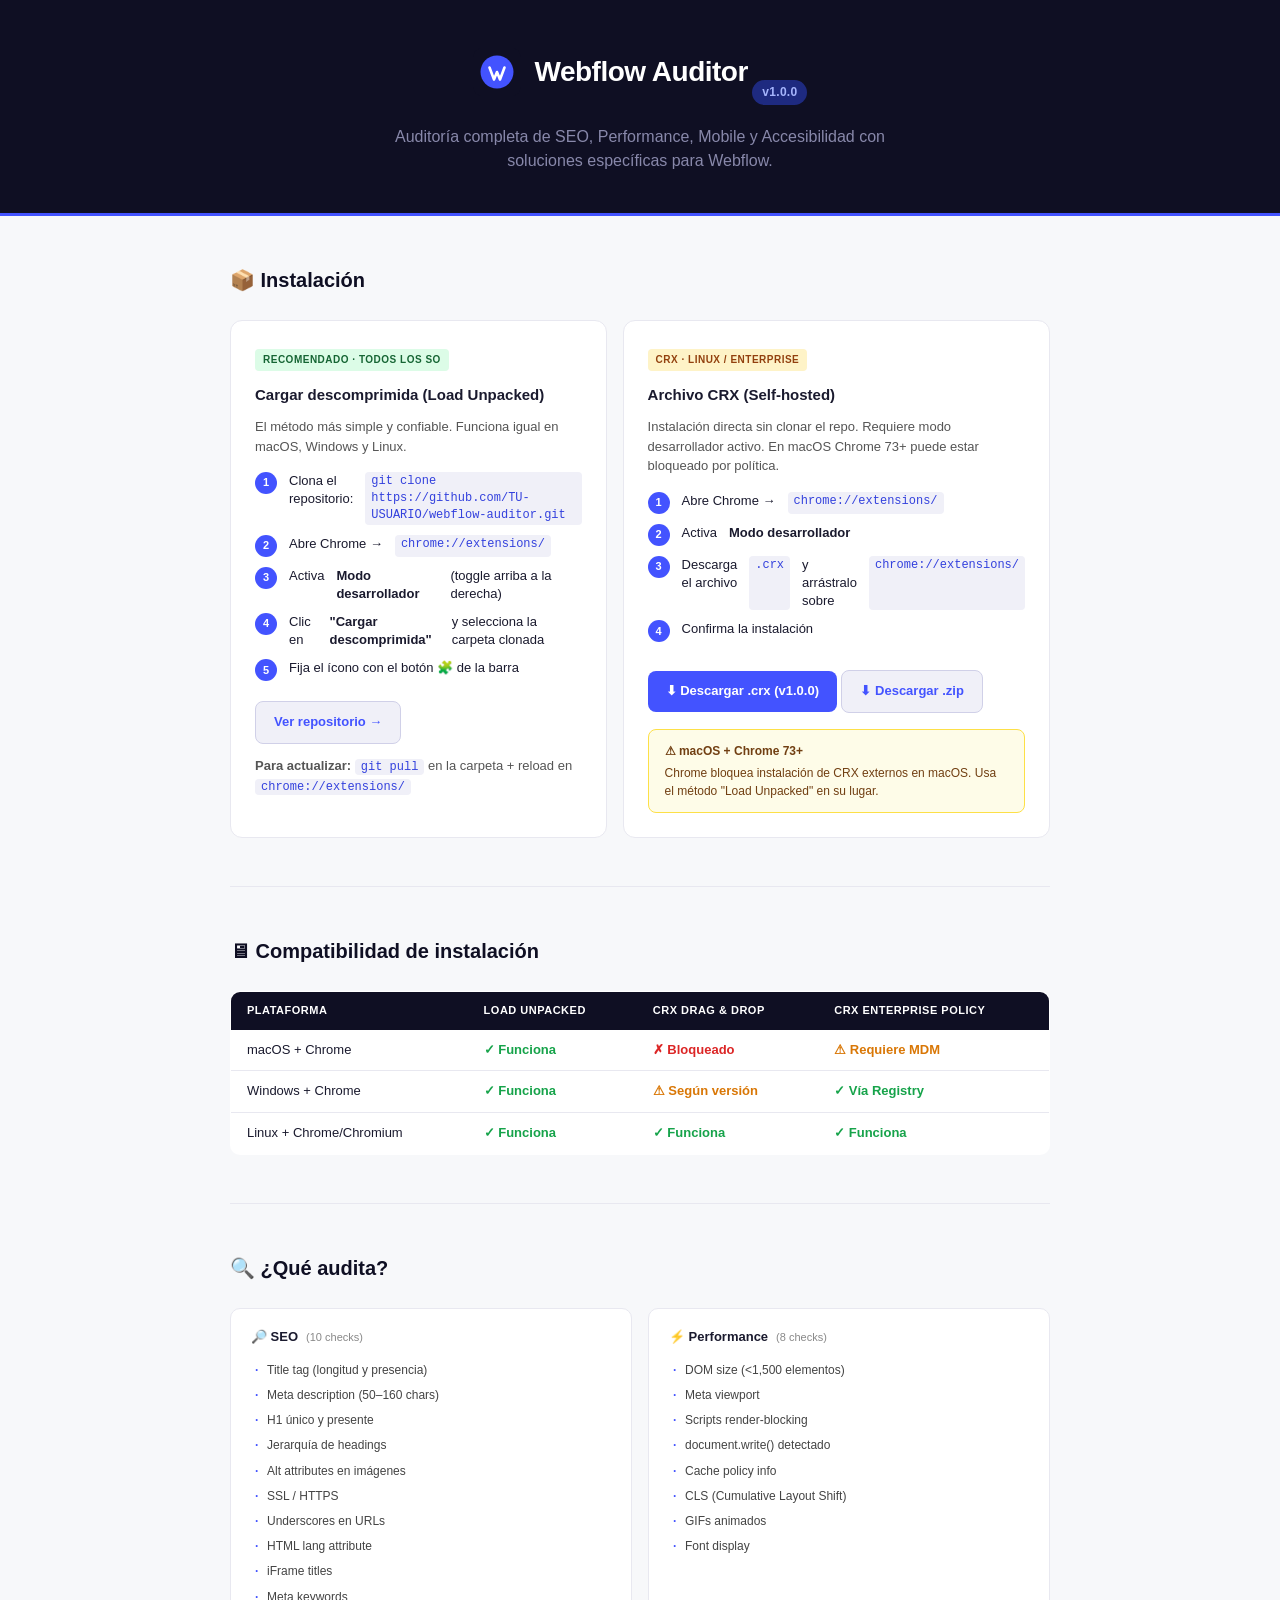
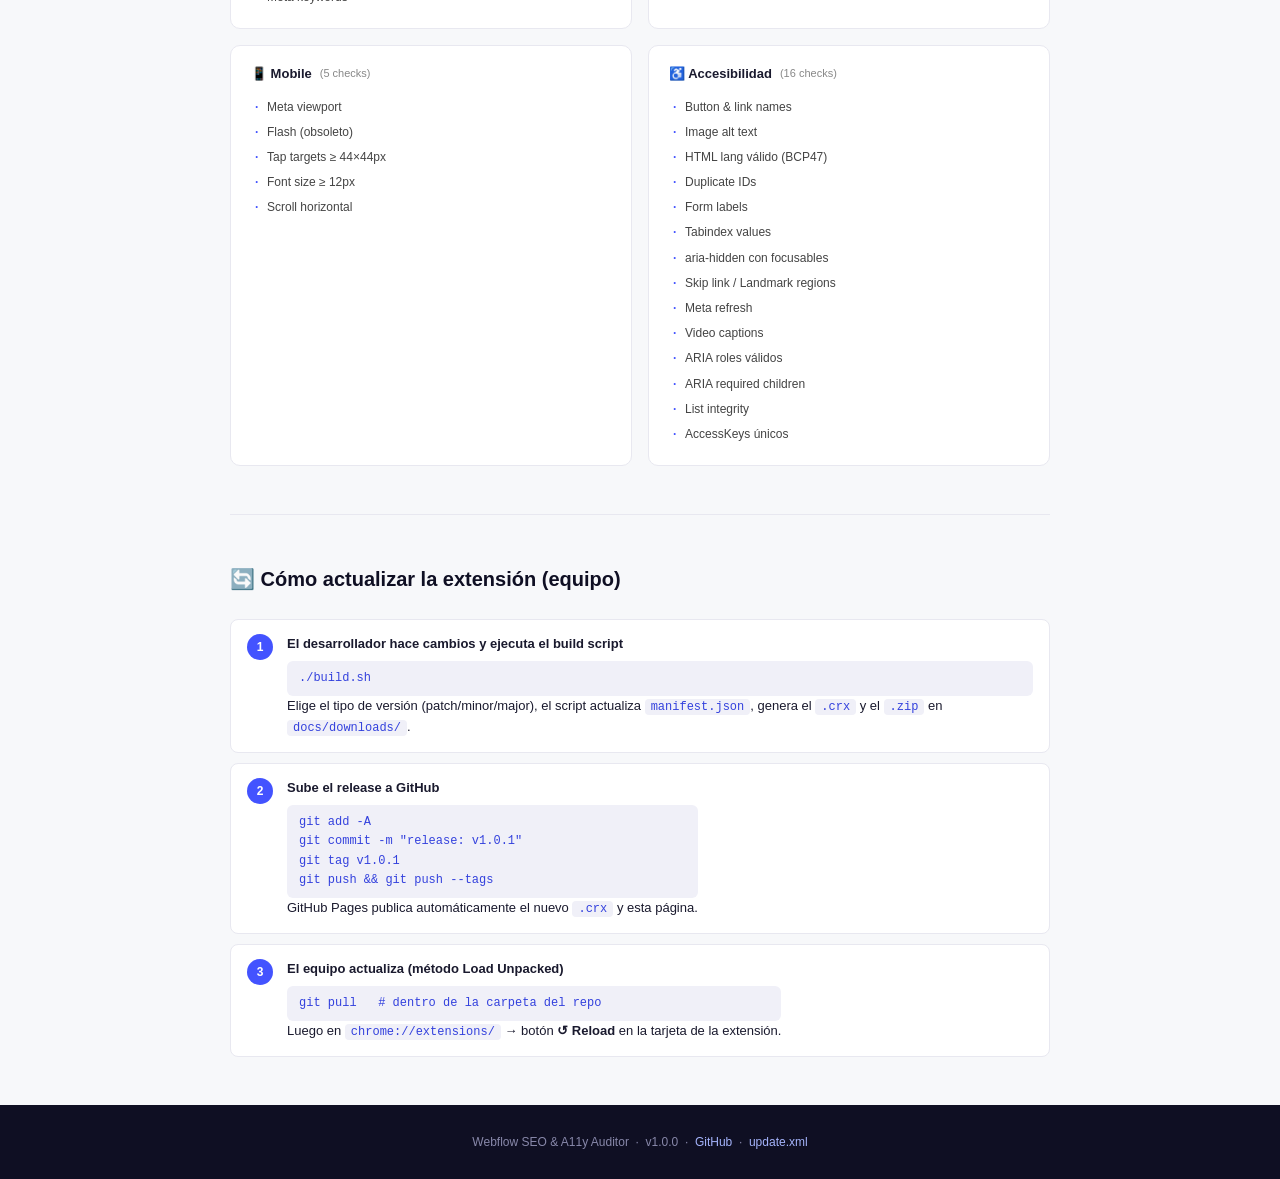
==== docs/index.html @ a5945f7d "feat: initial release v1.0.0 - SEO audit: title, meta desc, headings, alt, SSL, lang, iframes - Perf" ====
<!DOCTYPE html>
<html lang="es">
<head>
  <meta charset="UTF-8">
  <meta name="viewport" content="width=device-width, initial-scale=1.0">
  <title>Webflow SEO & A11y Auditor</title>
  <style>
    *, *::before, *::after { box-sizing: border-box; margin: 0; padding: 0; }

    :root {
      --bg-dark:   #0f0f23;
      --blue:      #4353ff;
      --blue-dark: #3341dd;
      --blue-dim:  #1e2a80;
      --green:     #16a34a;
      --yellow:    #d97706;
      --red:       #dc2626;
      --gray:      #8888aa;
      --surface:   #f7f8fa;
      --border:    #e8e8f0;
    }

    body {
      font-family: -apple-system, BlinkMacSystemFont, "Segoe UI", sans-serif;
      background: var(--surface);
      color: #1a1a2e;
      line-height: 1.6;
    }

    /* ── HEADER ── */
    header {
      background: var(--bg-dark);
      color: white;
      padding: 48px 24px 40px;
      text-align: center;
      border-bottom: 3px solid var(--blue);
    }
    .logo {
      display: inline-flex;
      align-items: center;
      gap: 14px;
      margin-bottom: 16px;
    }
    .logo svg { flex-shrink: 0; }
    .logo-name {
      font-size: 28px;
      font-weight: 800;
      letter-spacing: -0.5px;
    }
    .version-badge {
      display: inline-block;
      background: var(--blue-dim);
      color: #a5b4fc;
      font-size: 12px;
      font-weight: 700;
      padding: 3px 10px;
      border-radius: 20px;
      letter-spacing: 0.3px;
      margin-bottom: 20px;
    }
    header p {
      color: var(--gray);
      font-size: 16px;
      max-width: 520px;
      margin: 0 auto;
      line-height: 1.5;
    }

    /* ── LAYOUT ── */
    .container {
      max-width: 860px;
      margin: 0 auto;
      padding: 0 20px;
    }

    section {
      padding: 48px 0;
      border-bottom: 1px solid var(--border);
    }
    section:last-child { border-bottom: none; }

    h2 {
      font-size: 20px;
      font-weight: 800;
      margin-bottom: 24px;
      color: var(--bg-dark);
    }
    h3 {
      font-size: 15px;
      font-weight: 700;
      margin-bottom: 10px;
    }

    /* ── INSTALL CARDS ── */
    .cards {
      display: grid;
      grid-template-columns: 1fr 1fr;
      gap: 16px;
    }
    @media (max-width: 620px) { .cards { grid-template-columns: 1fr; } }

    .card {
      background: white;
      border: 1px solid var(--border);
      border-radius: 12px;
      padding: 24px;
      position: relative;
    }
    .card-tag {
      font-size: 10px;
      font-weight: 700;
      text-transform: uppercase;
      letter-spacing: 0.5px;
      padding: 3px 8px;
      border-radius: 4px;
      margin-bottom: 12px;
      display: inline-block;
    }
    .tag-recommended { background: #dcfce7; color: #166534; }
    .tag-advanced    { background: #eff6ff; color: #1d4ed8; }
    .tag-linux       { background: #fef3c7; color: #92400e; }

    .card p {
      font-size: 13px;
      color: #555;
      margin-bottom: 16px;
      line-height: 1.5;
    }

    .steps {
      counter-reset: step;
      list-style: none;
      margin-bottom: 20px;
    }
    .steps li {
      counter-increment: step;
      display: flex;
      gap: 12px;
      font-size: 13px;
      margin-bottom: 10px;
      line-height: 1.4;
    }
    .steps li::before {
      content: counter(step);
      flex-shrink: 0;
      width: 22px;
      height: 22px;
      background: var(--blue);
      color: white;
      border-radius: 50%;
      display: flex;
      align-items: center;
      justify-content: center;
      font-size: 11px;
      font-weight: 700;
    }
    code {
      background: #f0f0f8;
      padding: 1px 6px;
      border-radius: 4px;
      font-family: "SF Mono", "Fira Code", monospace;
      font-size: 12px;
      color: var(--blue-dark);
    }

    .btn {
      display: inline-flex;
      align-items: center;
      gap: 8px;
      padding: 10px 18px;
      border-radius: 8px;
      font-size: 13px;
      font-weight: 700;
      text-decoration: none;
      transition: background 0.2s, opacity 0.2s;
      cursor: pointer;
    }
    .btn-primary {
      background: var(--blue);
      color: white;
    }
    .btn-primary:hover { background: var(--blue-dark); }
    .btn-secondary {
      background: #f0f0f8;
      color: var(--blue);
      border: 1px solid #d0d0e8;
    }
    .btn-secondary:hover { background: #e0e0f4; }
    .btn-disabled {
      background: #e8e8f0;
      color: #aaa;
      cursor: not-allowed;
      opacity: 0.7;
    }

    .note {
      margin-top: 12px;
      font-size: 11px;
      color: var(--gray);
      line-height: 1.5;
    }
    .note strong { color: #555; }

    .warning-box {
      background: #fefce8;
      border: 1px solid #fde047;
      border-radius: 8px;
      padding: 12px 16px;
      font-size: 12px;
      color: #713f12;
      margin-top: 16px;
      line-height: 1.5;
    }
    .warning-box strong { display: block; margin-bottom: 4px; }

    /* ── PLATFORM COMPAT ── */
    .compat-table {
      width: 100%;
      border-collapse: collapse;
      font-size: 13px;
      background: white;
      border-radius: 10px;
      overflow: hidden;
      border: 1px solid var(--border);
    }
    .compat-table th {
      background: var(--bg-dark);
      color: white;
      padding: 10px 16px;
      text-align: left;
      font-size: 11px;
      text-transform: uppercase;
      letter-spacing: 0.5px;
    }
    .compat-table td {
      padding: 10px 16px;
      border-bottom: 1px solid var(--border);
    }
    .compat-table tr:last-child td { border-bottom: none; }
    .compat-table tr:hover td { background: var(--surface); }
    .ok   { color: var(--green); font-weight: 700; }
    .warn { color: var(--yellow); font-weight: 700; }
    .no   { color: var(--red);   font-weight: 700; }

    /* ── FEATURES ── */
    .features-grid {
      display: grid;
      grid-template-columns: repeat(2, 1fr);
      gap: 16px;
    }
    @media (max-width: 580px) { .features-grid { grid-template-columns: 1fr; } }

    .feature-group {
      background: white;
      border: 1px solid var(--border);
      border-radius: 10px;
      padding: 18px 20px;
    }
    .feature-group h3 {
      font-size: 13px;
      font-weight: 700;
      margin-bottom: 10px;
      display: flex;
      align-items: center;
      gap: 8px;
    }
    .feature-group ul {
      list-style: none;
      font-size: 12px;
      color: #444;
    }
    .feature-group ul li {
      padding: 3px 0;
      padding-left: 16px;
      position: relative;
    }
    .feature-group ul li::before {
      content: "·";
      position: absolute;
      left: 4px;
      color: var(--blue);
      font-weight: 900;
    }

    /* ── UPDATE SECTION ── */
    .update-flow {
      display: flex;
      flex-direction: column;
      gap: 10px;
    }
    .update-step {
      display: flex;
      align-items: flex-start;
      gap: 14px;
      background: white;
      border: 1px solid var(--border);
      border-radius: 8px;
      padding: 14px 16px;
      font-size: 13px;
    }
    .step-num {
      flex-shrink: 0;
      width: 26px;
      height: 26px;
      background: var(--blue);
      color: white;
      border-radius: 50%;
      display: flex;
      align-items: center;
      justify-content: center;
      font-size: 12px;
      font-weight: 700;
    }
    .update-step pre {
      background: #f0f0f8;
      border-radius: 6px;
      padding: 8px 12px;
      font-size: 12px;
      margin-top: 6px;
      overflow-x: auto;
      color: var(--blue-dark);
      font-family: "SF Mono", "Fira Code", monospace;
    }

    /* ── FOOTER ── */
    footer {
      background: var(--bg-dark);
      color: var(--gray);
      text-align: center;
      padding: 28px 20px;
      font-size: 12px;
    }
    footer a { color: #a5b4fc; text-decoration: none; }
    footer a:hover { text-decoration: underline; }
  </style>
</head>
<body>

<!-- HEADER -->
<header>
  <div class="logo">
    <svg width="48" height="48" viewBox="0 0 128 128" xmlns="http://www.w3.org/2000/svg">
      <rect width="128" height="128" rx="24" fill="#0f0f23"/>
      <circle cx="64" cy="64" r="44" fill="#4353FF"/>
      <path d="M44 52l12 32 8-20 8 20 12-32" stroke="white" stroke-width="7"
            stroke-linecap="round" stroke-linejoin="round" fill="none"/>
    </svg>
    <span class="logo-name">Webflow Auditor</span>
  </div>
  <div class="version-badge">v1.0.0</div>
  <p>Auditoría completa de SEO, Performance, Mobile y Accesibilidad con soluciones específicas para Webflow.</p>
</header>

<div class="container">

  <!-- INSTALL -->
  <section>
    <h2>📦 Instalación</h2>
    <div class="cards">

      <!-- MÉTODO 1: Load Unpacked -->
      <div class="card">
        <span class="card-tag tag-recommended">Recomendado · Todos los SO</span>
        <h3>Cargar descomprimida (Load Unpacked)</h3>
        <p>El método más simple y confiable. Funciona igual en macOS, Windows y Linux.</p>
        <ol class="steps">
          <li>Clona el repositorio:<br><code>git clone https://github.com/TU-USUARIO/webflow-auditor.git</code></li>
          <li>Abre Chrome → <code>chrome://extensions/</code></li>
          <li>Activa <strong>Modo desarrollador</strong> (toggle arriba a la derecha)</li>
          <li>Clic en <strong>"Cargar descomprimida"</strong> y selecciona la carpeta clonada</li>
          <li>Fija el ícono con el botón 🧩 de la barra</li>
        </ol>
        <a href="https://github.com/TU-USUARIO/webflow-auditor" class="btn btn-secondary">
          Ver repositorio →
        </a>
        <p class="note"><strong>Para actualizar:</strong> <code>git pull</code> en la carpeta + reload en <code>chrome://extensions/</code></p>
      </div>

      <!-- MÉTODO 2: CRX -->
      <div class="card">
        <span class="card-tag tag-linux">CRX · Linux / Enterprise</span>
        <h3>Archivo CRX (Self-hosted)</h3>
        <p>Instalación directa sin clonar el repo. Requiere modo desarrollador activo. En macOS Chrome 73+ puede estar bloqueado por política.</p>
        <ol class="steps">
          <li>Abre Chrome → <code>chrome://extensions/</code></li>
          <li>Activa <strong>Modo desarrollador</strong></li>
          <li>Descarga el archivo <code>.crx</code> y arrástralo sobre <code>chrome://extensions/</code></li>
          <li>Confirma la instalación</li>
        </ol>
        <a href="downloads/webflow-auditor-latest.crx" class="btn btn-primary" download>
          ⬇ Descargar .crx (v1.0.0)
        </a>
        <a href="downloads/webflow-auditor-latest.zip" class="btn btn-secondary" download style="margin-top:8px;">
          ⬇ Descargar .zip
        </a>
        <div class="warning-box">
          <strong>⚠ macOS + Chrome 73+</strong>
          Chrome bloquea instalación de CRX externos en macOS. Usa el método "Load Unpacked" en su lugar.
        </div>
      </div>
    </div>
  </section>

  <!-- COMPATIBILIDAD -->
  <section>
    <h2>🖥 Compatibilidad de instalación</h2>
    <table class="compat-table">
      <thead>
        <tr>
          <th>Plataforma</th>
          <th>Load Unpacked</th>
          <th>CRX drag & drop</th>
          <th>CRX enterprise policy</th>
        </tr>
      </thead>
      <tbody>
        <tr>
          <td>macOS + Chrome</td>
          <td class="ok">✓ Funciona</td>
          <td class="no">✗ Bloqueado</td>
          <td class="warn">⚠ Requiere MDM</td>
        </tr>
        <tr>
          <td>Windows + Chrome</td>
          <td class="ok">✓ Funciona</td>
          <td class="warn">⚠ Según versión</td>
          <td class="ok">✓ Vía Registry</td>
        </tr>
        <tr>
          <td>Linux + Chrome/Chromium</td>
          <td class="ok">✓ Funciona</td>
          <td class="ok">✓ Funciona</td>
          <td class="ok">✓ Funciona</td>
        </tr>
      </tbody>
    </table>
  </section>

  <!-- FEATURES -->
  <section>
    <h2>🔍 ¿Qué audita?</h2>
    <div class="features-grid">
      <div class="feature-group">
        <h3>🔎 SEO <span style="font-weight:400;color:#888;font-size:11px;">(10 checks)</span></h3>
        <ul>
          <li>Title tag (longitud y presencia)</li>
          <li>Meta description (50–160 chars)</li>
          <li>H1 único y presente</li>
          <li>Jerarquía de headings</li>
          <li>Alt attributes en imágenes</li>
          <li>SSL / HTTPS</li>
          <li>Underscores en URLs</li>
          <li>HTML lang attribute</li>
          <li>iFrame titles</li>
          <li>Meta keywords</li>
        </ul>
      </div>
      <div class="feature-group">
        <h3>⚡ Performance <span style="font-weight:400;color:#888;font-size:11px;">(8 checks)</span></h3>
        <ul>
          <li>DOM size (&lt;1,500 elementos)</li>
          <li>Meta viewport</li>
          <li>Scripts render-blocking</li>
          <li>document.write() detectado</li>
          <li>Cache policy info</li>
          <li>CLS (Cumulative Layout Shift)</li>
          <li>GIFs animados</li>
          <li>Font display</li>
        </ul>
      </div>
      <div class="feature-group">
        <h3>📱 Mobile <span style="font-weight:400;color:#888;font-size:11px;">(5 checks)</span></h3>
        <ul>
          <li>Meta viewport</li>
          <li>Flash (obsoleto)</li>
          <li>Tap targets ≥ 44×44px</li>
          <li>Font size ≥ 12px</li>
          <li>Scroll horizontal</li>
        </ul>
      </div>
      <div class="feature-group">
        <h3>♿ Accesibilidad <span style="font-weight:400;color:#888;font-size:11px;">(16 checks)</span></h3>
        <ul>
          <li>Button & link names</li>
          <li>Image alt text</li>
          <li>HTML lang válido (BCP47)</li>
          <li>Duplicate IDs</li>
          <li>Form labels</li>
          <li>Tabindex values</li>
          <li>aria-hidden con focusables</li>
          <li>Skip link / Landmark regions</li>
          <li>Meta refresh</li>
          <li>Video captions</li>
          <li>ARIA roles válidos</li>
          <li>ARIA required children</li>
          <li>List integrity</li>
          <li>AccessKeys únicos</li>
        </ul>
      </div>
    </div>
  </section>

  <!-- ACTUALIZAR -->
  <section>
    <h2>🔄 Cómo actualizar la extensión (equipo)</h2>
    <div class="update-flow">
      <div class="update-step">
        <div class="step-num">1</div>
        <div>
          <strong>El desarrollador hace cambios y ejecuta el build script</strong>
          <pre>./build.sh</pre>
          Elige el tipo de versión (patch/minor/major), el script actualiza <code>manifest.json</code>, genera el <code>.crx</code> y el <code>.zip</code> en <code>docs/downloads/</code>.
        </div>
      </div>
      <div class="update-step">
        <div class="step-num">2</div>
        <div>
          <strong>Sube el release a GitHub</strong>
          <pre>git add -A
git commit -m "release: v1.0.1"
git tag v1.0.1
git push && git push --tags</pre>
          GitHub Pages publica automáticamente el nuevo <code>.crx</code> y esta página.
        </div>
      </div>
      <div class="update-step">
        <div class="step-num">3</div>
        <div>
          <strong>El equipo actualiza (método Load Unpacked)</strong>
          <pre>git pull   # dentro de la carpeta del repo</pre>
          Luego en <code>chrome://extensions/</code> → botón <strong>↺ Reload</strong> en la tarjeta de la extensión.
        </div>
      </div>
    </div>
  </section>

</div>

<footer>
  <p>
    Webflow SEO &amp; A11y Auditor &nbsp;·&nbsp; v1.0.0 &nbsp;·&nbsp;
    <a href="https://github.com/TU-USUARIO/webflow-auditor">GitHub</a> &nbsp;·&nbsp;
    <a href="update.xml">update.xml</a>
  </p>
</footer>

</body>
</html>
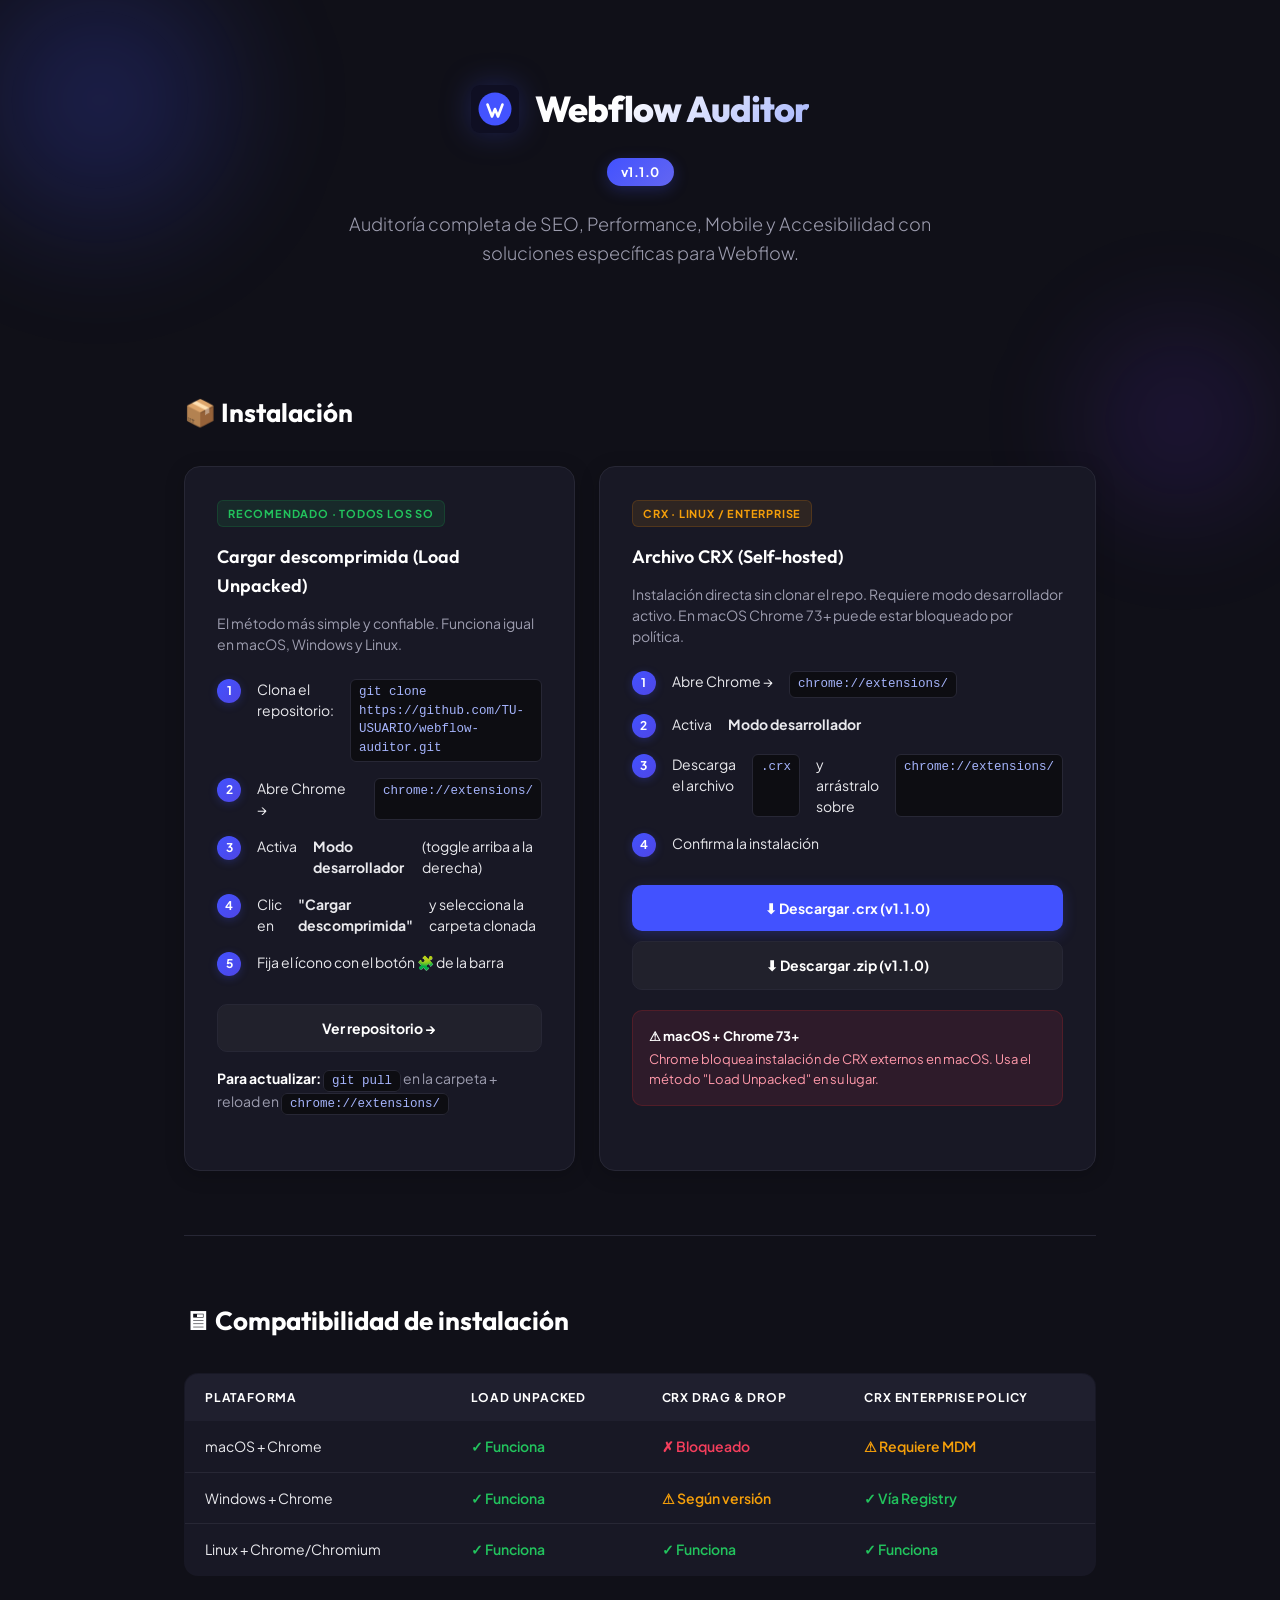
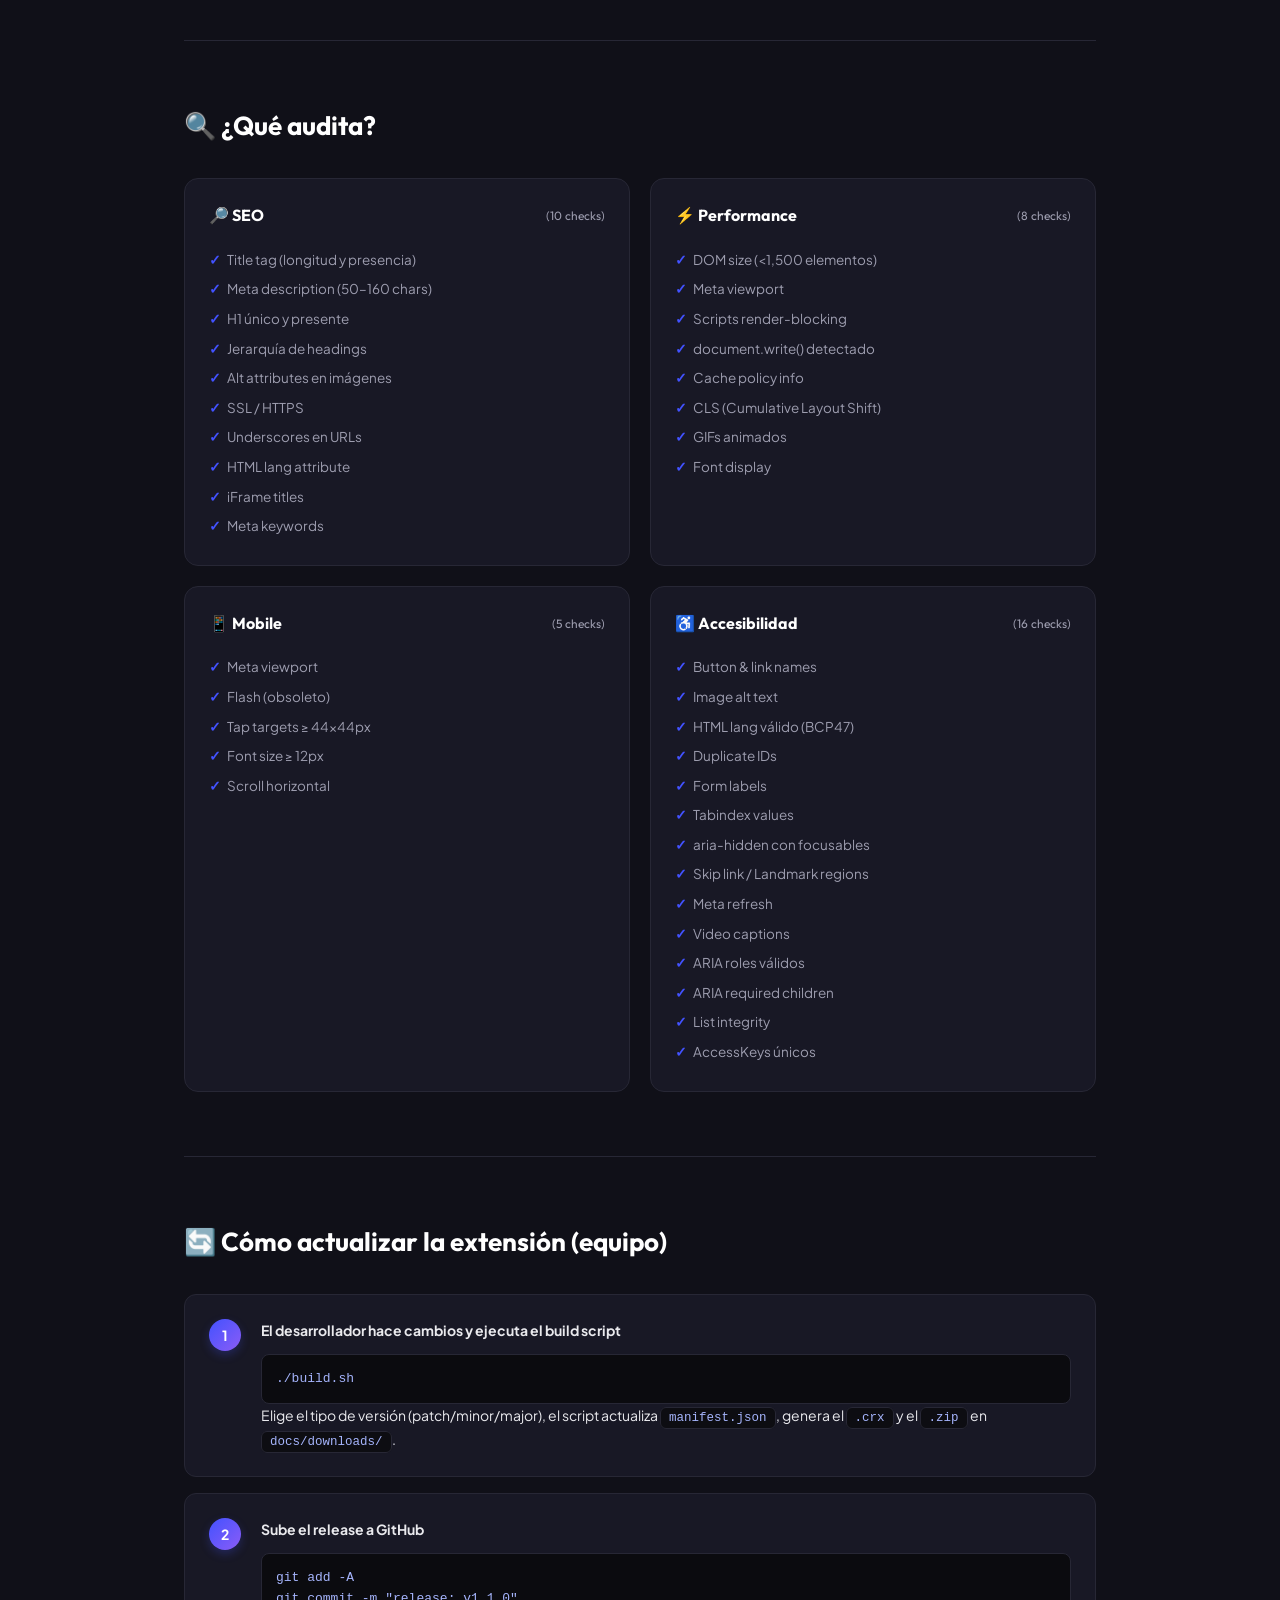
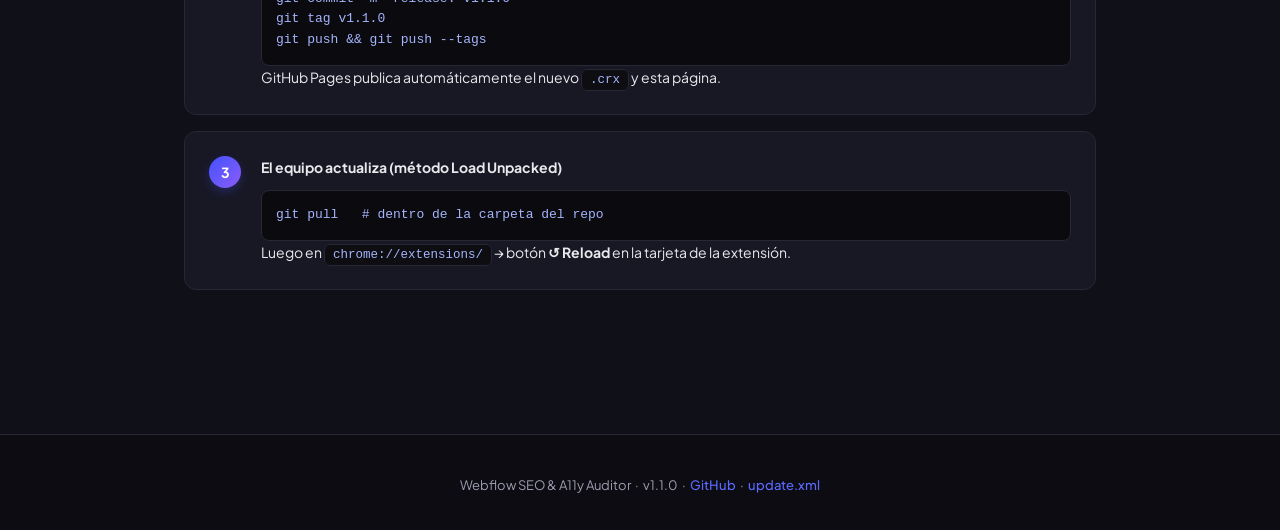
==== commit 460c72a8: "release: v1.1.0" ====
--- a/docs/index.html
+++ b/docs/index.html
@@ -4,305 +4,211 @@
   <meta charset="UTF-8">
   <meta name="viewport" content="width=device-width, initial-scale=1.0">
   <title>Webflow SEO & A11y Auditor</title>
+  <link rel="preconnect" href="https://fonts.googleapis.com">
+  <link rel="preconnect" href="https://fonts.gstatic.com" crossorigin>
+  <link href="https://fonts.googleapis.com/css2?family=Outfit:wght@300;400;500;600;700;800&family=Plus+Jakarta+Sans:wght@300;400;500;600;700;800&display=swap" rel="stylesheet">
   <style>
     *, *::before, *::after { box-sizing: border-box; margin: 0; padding: 0; }
 
     :root {
-      --bg-dark:   #0f0f23;
-      --blue:      #4353ff;
-      --blue-dark: #3341dd;
-      --blue-dim:  #1e2a80;
-      --green:     #16a34a;
-      --yellow:    #d97706;
-      --red:       #dc2626;
-      --gray:      #8888aa;
-      --surface:   #f7f8fa;
-      --border:    #e8e8f0;
+      --bg: hsl(240, 20%, 8%);
+      --bg-card: hsl(240, 20%, 12%);
+      --bg-card-hover: hsl(240, 20%, 16%);
+      --primary: hsl(235, 100%, 63%); /* Webflow Blue */
+      --primary-glow: hsla(235, 100%, 63%, 0.25);
+      --primary-hover: hsl(235, 100%, 68%);
+      --success: hsl(142, 70%, 45%);
+      --success-bg: hsla(142, 70%, 45%, 0.1);
+      --warning: hsl(38, 92%, 50%);
+      --warning-bg: hsla(38, 92%, 50%, 0.1);
+      --danger: hsl(350, 89%, 60%);
+      --danger-bg: hsla(350, 89%, 60%, 0.1);
+      --text: hsl(240, 10%, 92%);
+      --text-muted: hsl(240, 10%, 65%);
+      --border: hsl(240, 15%, 18%);
+      --border-hover: hsl(240, 15%, 26%);
+      --font-heading: 'Outfit', -apple-system, BlinkMacSystemFont, "Segoe UI", sans-serif;
+      --font-body: 'Plus Jakarta Sans', -apple-system, BlinkMacSystemFont, "Segoe UI", sans-serif;
     }
 
     body {
-      font-family: -apple-system, BlinkMacSystemFont, "Segoe UI", sans-serif;
-      background: var(--surface);
-      color: #1a1a2e;
+      font-family: var(--font-body);
+      background-color: var(--bg);
+      color: var(--text);
       line-height: 1.6;
+      overflow-x: hidden;
+    }
+
+    /* Background glow decorations */
+    .glow-blob {
+      position: absolute;
+      width: 400px;
+      height: 400px;
+      background: radial-gradient(circle, var(--primary-glow) 0%, transparent 70%);
+      top: -100px;
+      left: -100px;
+      z-index: -1;
+      filter: blur(40px);
+      pointer-events: none;
+    }
+    .glow-blob-secondary {
+      position: absolute;
+      width: 300px;
+      height: 300px;
+      background: radial-gradient(circle, hsla(260, 100%, 60%, 0.15) 0%, transparent 70%);
+      top: 30%;
+      right: -50px;
+      z-index: -1;
+      filter: blur(40px);
+      pointer-events: none;
     }
 
     /* ── HEADER ── */
     header {
-      background: var(--bg-dark);
-      color: white;
-      padding: 48px 24px 40px;
+      padding: 80px 24px 60px;
       text-align: center;
-      border-bottom: 3px solid var(--blue);
+      position: relative;
     }
     .logo {
       display: inline-flex;
       align-items: center;
-      gap: 14px;
-      margin-bottom: 16px;
-    }
-    .logo svg { flex-shrink: 0; }
+      gap: 16px;
+      margin-bottom: 20px;
+      animation: float 6s ease-in-out infinite;
+    }
+    @keyframes float {
+      0%, 100% { transform: translateY(0); }
+      50% { transform: translateY(-8px); }
+    }
+    .logo svg {
+      flex-shrink: 0;
+      filter: drop-shadow(0 0 15px var(--primary-glow));
+    }
     .logo-name {
-      font-size: 28px;
+      font-family: var(--font-heading);
+      font-size: 36px;
       font-weight: 800;
-      letter-spacing: -0.5px;
+      letter-spacing: -1px;
+      background: linear-gradient(135deg, #ffffff 30%, #a5b4fc 100%);
+      -webkit-background-clip: text;
+      -webkit-text-fill-color: transparent;
     }
     .version-badge {
       display: inline-block;
-      background: var(--blue-dim);
-      color: #a5b4fc;
-      font-size: 12px;
-      font-weight: 700;
-      padding: 3px 10px;
-      border-radius: 20px;
-      letter-spacing: 0.3px;
-      margin-bottom: 20px;
+      background: linear-gradient(135deg, var(--primary), #6366f1);
+      color: white;
+      font-size: 13px;
+      font-weight: 700;
+      padding: 4px 14px;
+      border-radius: 30px;
+      box-shadow: 0 4px 15px var(--primary-glow);
+      letter-spacing: 0.5px;
+      margin-bottom: 24px;
     }
     header p {
-      color: var(--gray);
-      font-size: 16px;
-      max-width: 520px;
+      color: var(--text-muted);
+      font-size: 18px;
+      max-width: 600px;
       margin: 0 auto;
-      line-height: 1.5;
+      line-height: 1.6;
+      font-weight: 300;
     }
 
     /* ── LAYOUT ── */
     .container {
-      max-width: 860px;
+      max-width: 960px;
       margin: 0 auto;
-      padding: 0 20px;
+      padding: 0 24px 80px;
     }
 
     section {
-      padding: 48px 0;
+      padding: 64px 0;
       border-bottom: 1px solid var(--border);
+      position: relative;
     }
     section:last-child { border-bottom: none; }
 
     h2 {
-      font-size: 20px;
-      font-weight: 800;
-      margin-bottom: 24px;
-      color: var(--bg-dark);
-    }
+      font-family: var(--font-heading);
+      font-size: 26px;
+      font-weight: 700;
+      margin-bottom: 32px;
+      color: white;
+      display: flex;
+      align-items: center;
+      gap: 12px;
+    }
+
     h3 {
-      font-size: 15px;
-      font-weight: 700;
-      margin-bottom: 10px;
+      font-family: var(--font-heading);
+      font-size: 18px;
+      font-weight: 600;
+      margin-bottom: 12px;
+      color: white;
     }
 
     /* ── INSTALL CARDS ── */
     .cards {
       display: grid;
       grid-template-columns: 1fr 1fr;
-      gap: 16px;
-    }
-    @media (max-width: 620px) { .cards { grid-template-columns: 1fr; } }
+      gap: 24px;
+    }
+    @media (max-width: 768px) { .cards { grid-template-columns: 1fr; } }
 
     .card {
-      background: white;
+      background: var(--bg-card);
       border: 1px solid var(--border);
-      border-radius: 12px;
-      padding: 24px;
+      border-radius: 16px;
+      padding: 32px;
       position: relative;
+      transition: all 0.3s cubic-bezier(0.4, 0, 0.2, 1);
+      box-shadow: 0 4px 20px rgba(0, 0, 0, 0.2);
+    }
+    .card:hover {
+      transform: translateY(-4px);
+      border-color: var(--border-hover);
+      box-shadow: 0 12px 30px rgba(0, 0, 0, 0.4), 0 0 20px var(--primary-glow);
     }
     .card-tag {
-      font-size: 10px;
+      font-size: 11px;
       font-weight: 700;
       text-transform: uppercase;
-      letter-spacing: 0.5px;
-      padding: 3px 8px;
-      border-radius: 4px;
-      margin-bottom: 12px;
+      letter-spacing: 0.8px;
+      padding: 4px 10px;
+      border-radius: 6px;
+      margin-bottom: 16px;
       display: inline-block;
     }
-    .tag-recommended { background: #dcfce7; color: #166534; }
-    .tag-advanced    { background: #eff6ff; color: #1d4ed8; }
-    .tag-linux       { background: #fef3c7; color: #92400e; }
+    .tag-recommended { background: var(--success-bg); color: var(--success); border: 1px solid rgba(22, 163, 74, 0.2); }
+    .tag-linux       { background: var(--warning-bg); color: var(--warning); border: 1px solid rgba(217, 119, 6, 0.2); }
 
     .card p {
-      font-size: 13px;
-      color: #555;
-      margin-bottom: 16px;
+      font-size: 14px;
+      color: var(--text-muted);
+      margin-bottom: 24px;
       line-height: 1.5;
     }
 
     .steps {
       counter-reset: step;
       list-style: none;
-      margin-bottom: 20px;
+      margin-bottom: 28px;
     }
     .steps li {
       counter-increment: step;
       display: flex;
-      gap: 12px;
-      font-size: 13px;
-      margin-bottom: 10px;
-      line-height: 1.4;
+      gap: 16px;
+      font-size: 14px;
+      margin-bottom: 16px;
+      line-height: 1.5;
+      color: var(--text);
     }
     .steps li::before {
       content: counter(step);
       flex-shrink: 0;
-      width: 22px;
-      height: 22px;
-      background: var(--blue);
-      color: white;
-      border-radius: 50%;
-      display: flex;
-      align-items: center;
-      justify-content: center;
-      font-size: 11px;
-      font-weight: 700;
-    }
-    code {
-      background: #f0f0f8;
-      padding: 1px 6px;
-      border-radius: 4px;
-      font-family: "SF Mono", "Fira Code", monospace;
-      font-size: 12px;
-      color: var(--blue-dark);
-    }
-
-    .btn {
-      display: inline-flex;
-      align-items: center;
-      gap: 8px;
-      padding: 10px 18px;
-      border-radius: 8px;
-      font-size: 13px;
-      font-weight: 700;
-      text-decoration: none;
-      transition: background 0.2s, opacity 0.2s;
-      cursor: pointer;
-    }
-    .btn-primary {
-      background: var(--blue);
-      color: white;
-    }
-    .btn-primary:hover { background: var(--blue-dark); }
-    .btn-secondary {
-      background: #f0f0f8;
-      color: var(--blue);
-      border: 1px solid #d0d0e8;
-    }
-    .btn-secondary:hover { background: #e0e0f4; }
-    .btn-disabled {
-      background: #e8e8f0;
-      color: #aaa;
-      cursor: not-allowed;
-      opacity: 0.7;
-    }
-
-    .note {
-      margin-top: 12px;
-      font-size: 11px;
-      color: var(--gray);
-      line-height: 1.5;
-    }
-    .note strong { color: #555; }
-
-    .warning-box {
-      background: #fefce8;
-      border: 1px solid #fde047;
-      border-radius: 8px;
-      padding: 12px 16px;
-      font-size: 12px;
-      color: #713f12;
-      margin-top: 16px;
-      line-height: 1.5;
-    }
-    .warning-box strong { display: block; margin-bottom: 4px; }
-
-    /* ── PLATFORM COMPAT ── */
-    .compat-table {
-      width: 100%;
-      border-collapse: collapse;
-      font-size: 13px;
-      background: white;
-      border-radius: 10px;
-      overflow: hidden;
-      border: 1px solid var(--border);
-    }
-    .compat-table th {
-      background: var(--bg-dark);
-      color: white;
-      padding: 10px 16px;
-      text-align: left;
-      font-size: 11px;
-      text-transform: uppercase;
-      letter-spacing: 0.5px;
-    }
-    .compat-table td {
-      padding: 10px 16px;
-      border-bottom: 1px solid var(--border);
-    }
-    .compat-table tr:last-child td { border-bottom: none; }
-    .compat-table tr:hover td { background: var(--surface); }
-    .ok   { color: var(--green); font-weight: 700; }
-    .warn { color: var(--yellow); font-weight: 700; }
-    .no   { color: var(--red);   font-weight: 700; }
-
-    /* ── FEATURES ── */
-    .features-grid {
-      display: grid;
-      grid-template-columns: repeat(2, 1fr);
-      gap: 16px;
-    }
-    @media (max-width: 580px) { .features-grid { grid-template-columns: 1fr; } }
-
-    .feature-group {
-      background: white;
-      border: 1px solid var(--border);
-      border-radius: 10px;
-      padding: 18px 20px;
-    }
-    .feature-group h3 {
-      font-size: 13px;
-      font-weight: 700;
-      margin-bottom: 10px;
-      display: flex;
-      align-items: center;
-      gap: 8px;
-    }
-    .feature-group ul {
-      list-style: none;
-      font-size: 12px;
-      color: #444;
-    }
-    .feature-group ul li {
-      padding: 3px 0;
-      padding-left: 16px;
-      position: relative;
-    }
-    .feature-group ul li::before {
-      content: "·";
-      position: absolute;
-      left: 4px;
-      color: var(--blue);
-      font-weight: 900;
-    }
-
-    /* ── UPDATE SECTION ── */
-    .update-flow {
-      display: flex;
-      flex-direction: column;
-      gap: 10px;
-    }
-    .update-step {
-      display: flex;
-      align-items: flex-start;
-      gap: 14px;
-      background: white;
-      border: 1px solid var(--border);
-      border-radius: 8px;
-      padding: 14px 16px;
-      font-size: 13px;
-    }
-    .step-num {
-      flex-shrink: 0;
-      width: 26px;
-      height: 26px;
-      background: var(--blue);
+      width: 24px;
+      height: 24px;
+      background: linear-gradient(135deg, var(--primary), #4f46e5);
       color: white;
       border-radius: 50%;
       display: flex;
@@ -310,31 +216,208 @@
       justify-content: center;
       font-size: 12px;
       font-weight: 700;
+      box-shadow: 0 2px 8px var(--primary-glow);
+    }
+    code {
+      background: hsl(240, 15%, 6%);
+      padding: 3px 8px;
+      border-radius: 6px;
+      font-family: "SF Mono", "Fira Code", monospace;
+      font-size: 12.5px;
+      color: #a5b4fc;
+      border: 1px solid var(--border);
+    }
+
+    .btn {
+      display: inline-flex;
+      align-items: center;
+      justify-content: center;
+      gap: 8px;
+      padding: 12px 24px;
+      border-radius: 10px;
+      font-size: 14px;
+      font-weight: 700;
+      text-decoration: none;
+      transition: all 0.2s ease;
+      cursor: pointer;
+      width: 100%;
+      box-sizing: border-box;
+      text-align: center;
+    }
+    .btn-primary {
+      background: var(--primary);
+      color: white;
+      box-shadow: 0 4px 14px var(--primary-glow);
+    }
+    .btn-primary:hover {
+      background: var(--primary-hover);
+      transform: translateY(-1px);
+      box-shadow: 0 6px 20px hsla(235, 100%, 63%, 0.4);
+    }
+    .btn-secondary {
+      background: hsl(240, 15%, 15%);
+      color: white;
+      border: 1px solid var(--border);
+    }
+    .btn-secondary:hover {
+      background: hsl(240, 15%, 20%);
+      border-color: var(--border-hover);
+    }
+
+    .note {
+      margin-top: 16px;
+      font-size: 12px;
+      color: var(--text-muted);
+      line-height: 1.5;
+    }
+    .note strong { color: white; }
+
+    .warning-box {
+      background: var(--danger-bg);
+      border: 1px solid rgba(220, 38, 38, 0.2);
+      border-radius: 10px;
+      padding: 16px;
+      font-size: 13px;
+      color: hsl(350, 100%, 80%);
+      margin-top: 20px;
+      line-height: 1.5;
+    }
+    .warning-box strong { display: block; margin-bottom: 4px; color: white; }
+
+    /* ── PLATFORM COMPAT ── */
+    .compat-table {
+      width: 100%;
+      border-collapse: collapse;
+      font-size: 14px;
+      background: var(--bg-card);
+      border-radius: 14px;
+      overflow: hidden;
+      border: 1px solid var(--border);
+    }
+    .compat-table th {
+      background: hsl(240, 20%, 15%);
+      color: white;
+      padding: 14px 20px;
+      text-align: left;
+      font-size: 12px;
+      text-transform: uppercase;
+      letter-spacing: 0.8px;
+      font-weight: 700;
+    }
+    .compat-table td {
+      padding: 14px 20px;
+      border-bottom: 1px solid var(--border);
+    }
+    .compat-table tr:last-child td { border-bottom: none; }
+    .compat-table tr:hover td { background: var(--bg-card-hover); }
+    .ok   { color: var(--success); font-weight: 600; }
+    .warn { color: var(--warning); font-weight: 600; }
+    .no   { color: var(--danger);   font-weight: 600; }
+
+    /* ── FEATURES ── */
+    .features-grid {
+      display: grid;
+      grid-template-columns: repeat(2, 1fr);
+      gap: 20px;
+    }
+    @media (max-width: 768px) { .features-grid { grid-template-columns: 1fr; } }
+
+    .feature-group {
+      background: var(--bg-card);
+      border: 1px solid var(--border);
+      border-radius: 14px;
+      padding: 24px;
+      transition: all 0.2s ease;
+    }
+    .feature-group:hover {
+      border-color: var(--border-hover);
+      background-color: var(--bg-card-hover);
+    }
+    .feature-group h3 {
+      font-size: 16px;
+      font-weight: 700;
+      margin-bottom: 16px;
+      display: flex;
+      align-items: center;
+      gap: 10px;
+    }
+    .feature-group ul {
+      list-style: none;
+      font-size: 13.5px;
+      color: var(--text-muted);
+    }
+    .feature-group ul li {
+      padding: 4px 0;
+      padding-left: 18px;
+      position: relative;
+    }
+    .feature-group ul li::before {
+      content: "✓";
+      position: absolute;
+      left: 0;
+      color: var(--primary);
+      font-weight: 700;
+    }
+
+    /* ── UPDATE SECTION ── */
+    .update-flow {
+      display: flex;
+      flex-direction: column;
+      gap: 16px;
+    }
+    .update-step {
+      display: flex;
+      align-items: flex-start;
+      gap: 20px;
+      background: var(--bg-card);
+      border: 1px solid var(--border);
+      border-radius: 12px;
+      padding: 24px;
+      font-size: 14px;
+    }
+    .step-num {
+      flex-shrink: 0;
+      width: 32px;
+      height: 32px;
+      background: linear-gradient(135deg, var(--primary), #8b5cf6);
+      color: white;
+      border-radius: 50%;
+      display: flex;
+      align-items: center;
+      justify-content: center;
+      font-size: 14px;
+      font-weight: 700;
+      box-shadow: 0 4px 10px var(--primary-glow);
     }
     .update-step pre {
-      background: #f0f0f8;
-      border-radius: 6px;
-      padding: 8px 12px;
-      font-size: 12px;
-      margin-top: 6px;
+      background: hsl(240, 15%, 5%);
+      border-radius: 8px;
+      padding: 14px;
+      font-size: 13px;
+      margin-top: 12px;
       overflow-x: auto;
-      color: var(--blue-dark);
+      color: #a5b4fc;
       font-family: "SF Mono", "Fira Code", monospace;
+      border: 1px solid var(--border);
     }
 
     /* ── FOOTER ── */
     footer {
-      background: var(--bg-dark);
-      color: var(--gray);
+      background: hsl(240, 20%, 6%);
+      color: var(--text-muted);
       text-align: center;
-      padding: 28px 20px;
-      font-size: 12px;
-    }
-    footer a { color: #a5b4fc; text-decoration: none; }
+      padding: 40px 24px;
+      font-size: 13px;
+      border-top: 1px solid var(--border);
+    }
+    footer a { color: var(--primary-hover); text-decoration: none; font-weight: 500; }
     footer a:hover { text-decoration: underline; }
   </style>
 </head>
 <body>
+
+<div class="glow-blob"></div>
+<div class="glow-blob-secondary"></div>
 
 <!-- HEADER -->
 <header>
@@ -347,7 +430,9 @@
     </svg>
     <span class="logo-name">Webflow Auditor</span>
   </div>
-  <div class="version-badge">v1.0.0</div>
+  <div>
+    <span class="version-badge">v1.1.0</span>
+  </div>
   <p>Auditoría completa de SEO, Performance, Mobile y Accesibilidad con soluciones específicas para Webflow.</p>
 </header>
 
@@ -387,12 +472,14 @@
           <li>Descarga el archivo <code>.crx</code> y arrástralo sobre <code>chrome://extensions/</code></li>
           <li>Confirma la instalación</li>
         </ol>
-        <a href="downloads/webflow-auditor-latest.crx" class="btn btn-primary" download>
-          ⬇ Descargar .crx (v1.0.0)
-        </a>
-        <a href="downloads/webflow-auditor-latest.zip" class="btn btn-secondary" download style="margin-top:8px;">
-          ⬇ Descargar .zip
-        </a>
+        <div style="display: flex; flex-direction: column; gap: 10px;">
+          <a href="downloads/webflow-auditor-latest.crx" class="btn btn-primary" download>
+            ⬇ Descargar .crx (v1.1.0)
+          </a>
+          <a href="downloads/webflow-auditor-latest.zip" class="btn btn-secondary" download>
+            ⬇ Descargar .zip (v1.1.0)
+          </a>
+        </div>
         <div class="warning-box">
           <strong>⚠ macOS + Chrome 73+</strong>
           Chrome bloquea instalación de CRX externos en macOS. Usa el método "Load Unpacked" en su lugar.
@@ -441,7 +528,7 @@
     <h2>🔍 ¿Qué audita?</h2>
     <div class="features-grid">
       <div class="feature-group">
-        <h3>🔎 SEO <span style="font-weight:400;color:#888;font-size:11px;">(10 checks)</span></h3>
+        <h3>🔎 SEO <span style="font-weight:400;color:var(--text-muted);font-size:12px;margin-left:auto;">(10 checks)</span></h3>
         <ul>
           <li>Title tag (longitud y presencia)</li>
           <li>Meta description (50–160 chars)</li>
@@ -456,7 +543,7 @@
         </ul>
       </div>
       <div class="feature-group">
-        <h3>⚡ Performance <span style="font-weight:400;color:#888;font-size:11px;">(8 checks)</span></h3>
+        <h3>⚡ Performance <span style="font-weight:400;color:var(--text-muted);font-size:12px;margin-left:auto;">(8 checks)</span></h3>
         <ul>
           <li>DOM size (&lt;1,500 elementos)</li>
           <li>Meta viewport</li>
@@ -469,7 +556,7 @@
         </ul>
       </div>
       <div class="feature-group">
-        <h3>📱 Mobile <span style="font-weight:400;color:#888;font-size:11px;">(5 checks)</span></h3>
+        <h3>📱 Mobile <span style="font-weight:400;color:var(--text-muted);font-size:12px;margin-left:auto;">(5 checks)</span></h3>
         <ul>
           <li>Meta viewport</li>
           <li>Flash (obsoleto)</li>
@@ -479,7 +566,7 @@
         </ul>
       </div>
       <div class="feature-group">
-        <h3>♿ Accesibilidad <span style="font-weight:400;color:#888;font-size:11px;">(16 checks)</span></h3>
+        <h3>♿ Accesibilidad <span style="font-weight:400;color:var(--text-muted);font-size:12px;margin-left:auto;">(16 checks)</span></h3>
         <ul>
           <li>Button & link names</li>
           <li>Image alt text</li>
@@ -506,7 +593,7 @@
     <div class="update-flow">
       <div class="update-step">
         <div class="step-num">1</div>
-        <div>
+        <div style="flex-grow: 1;">
           <strong>El desarrollador hace cambios y ejecuta el build script</strong>
           <pre>./build.sh</pre>
           Elige el tipo de versión (patch/minor/major), el script actualiza <code>manifest.json</code>, genera el <code>.crx</code> y el <code>.zip</code> en <code>docs/downloads/</code>.
@@ -514,18 +601,18 @@
       </div>
       <div class="update-step">
         <div class="step-num">2</div>
-        <div>
+        <div style="flex-grow: 1;">
           <strong>Sube el release a GitHub</strong>
           <pre>git add -A
-git commit -m "release: v1.0.1"
-git tag v1.0.1
+git commit -m "release: v1.1.0"
+git tag v1.1.0
 git push && git push --tags</pre>
           GitHub Pages publica automáticamente el nuevo <code>.crx</code> y esta página.
         </div>
       </div>
       <div class="update-step">
         <div class="step-num">3</div>
-        <div>
+        <div style="flex-grow: 1;">
           <strong>El equipo actualiza (método Load Unpacked)</strong>
           <pre>git pull   # dentro de la carpeta del repo</pre>
           Luego en <code>chrome://extensions/</code> → botón <strong>↺ Reload</strong> en la tarjeta de la extensión.
@@ -538,7 +625,7 @@
 
 <footer>
   <p>
-    Webflow SEO &amp; A11y Auditor &nbsp;·&nbsp; v1.0.0 &nbsp;·&nbsp;
+    Webflow SEO &amp; A11y Auditor &nbsp;·&nbsp; v1.1.0 &nbsp;·&nbsp;
     <a href="https://github.com/TU-USUARIO/webflow-auditor">GitHub</a> &nbsp;·&nbsp;
     <a href="update.xml">update.xml</a>
   </p>
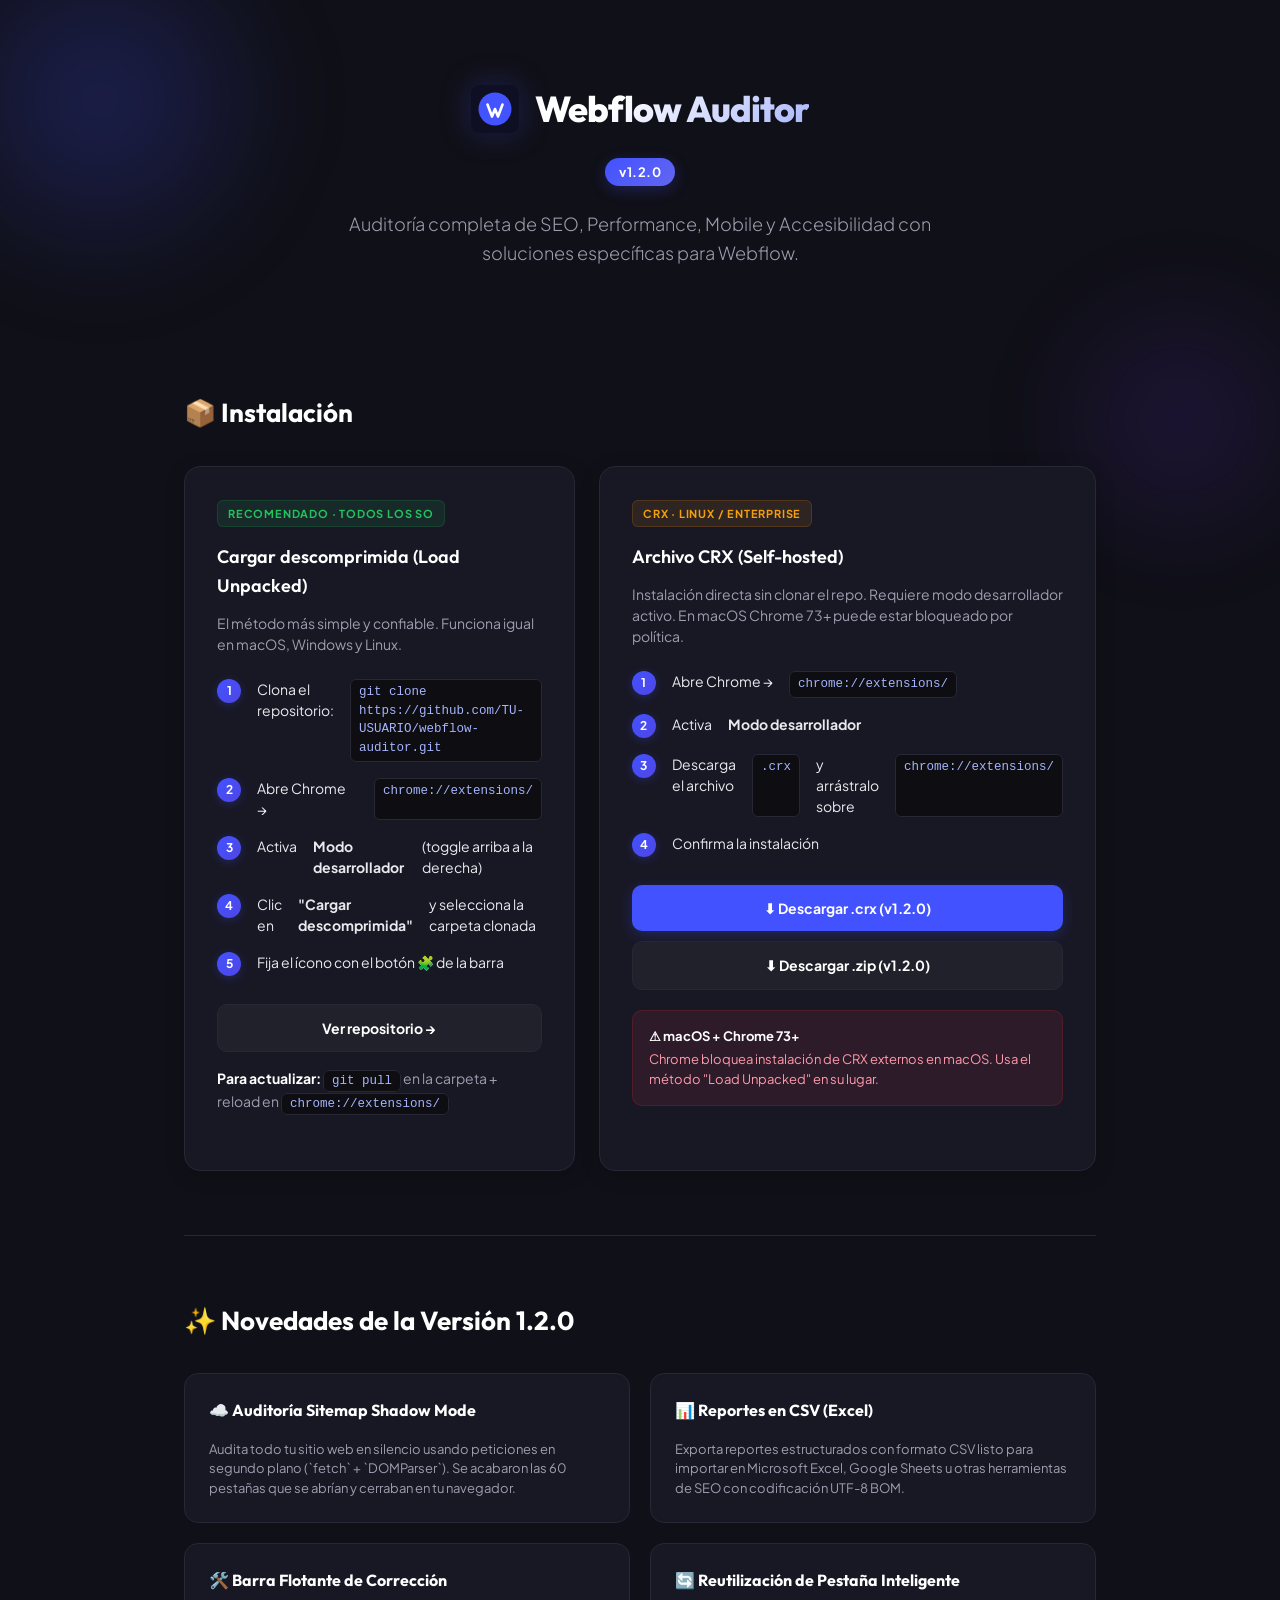
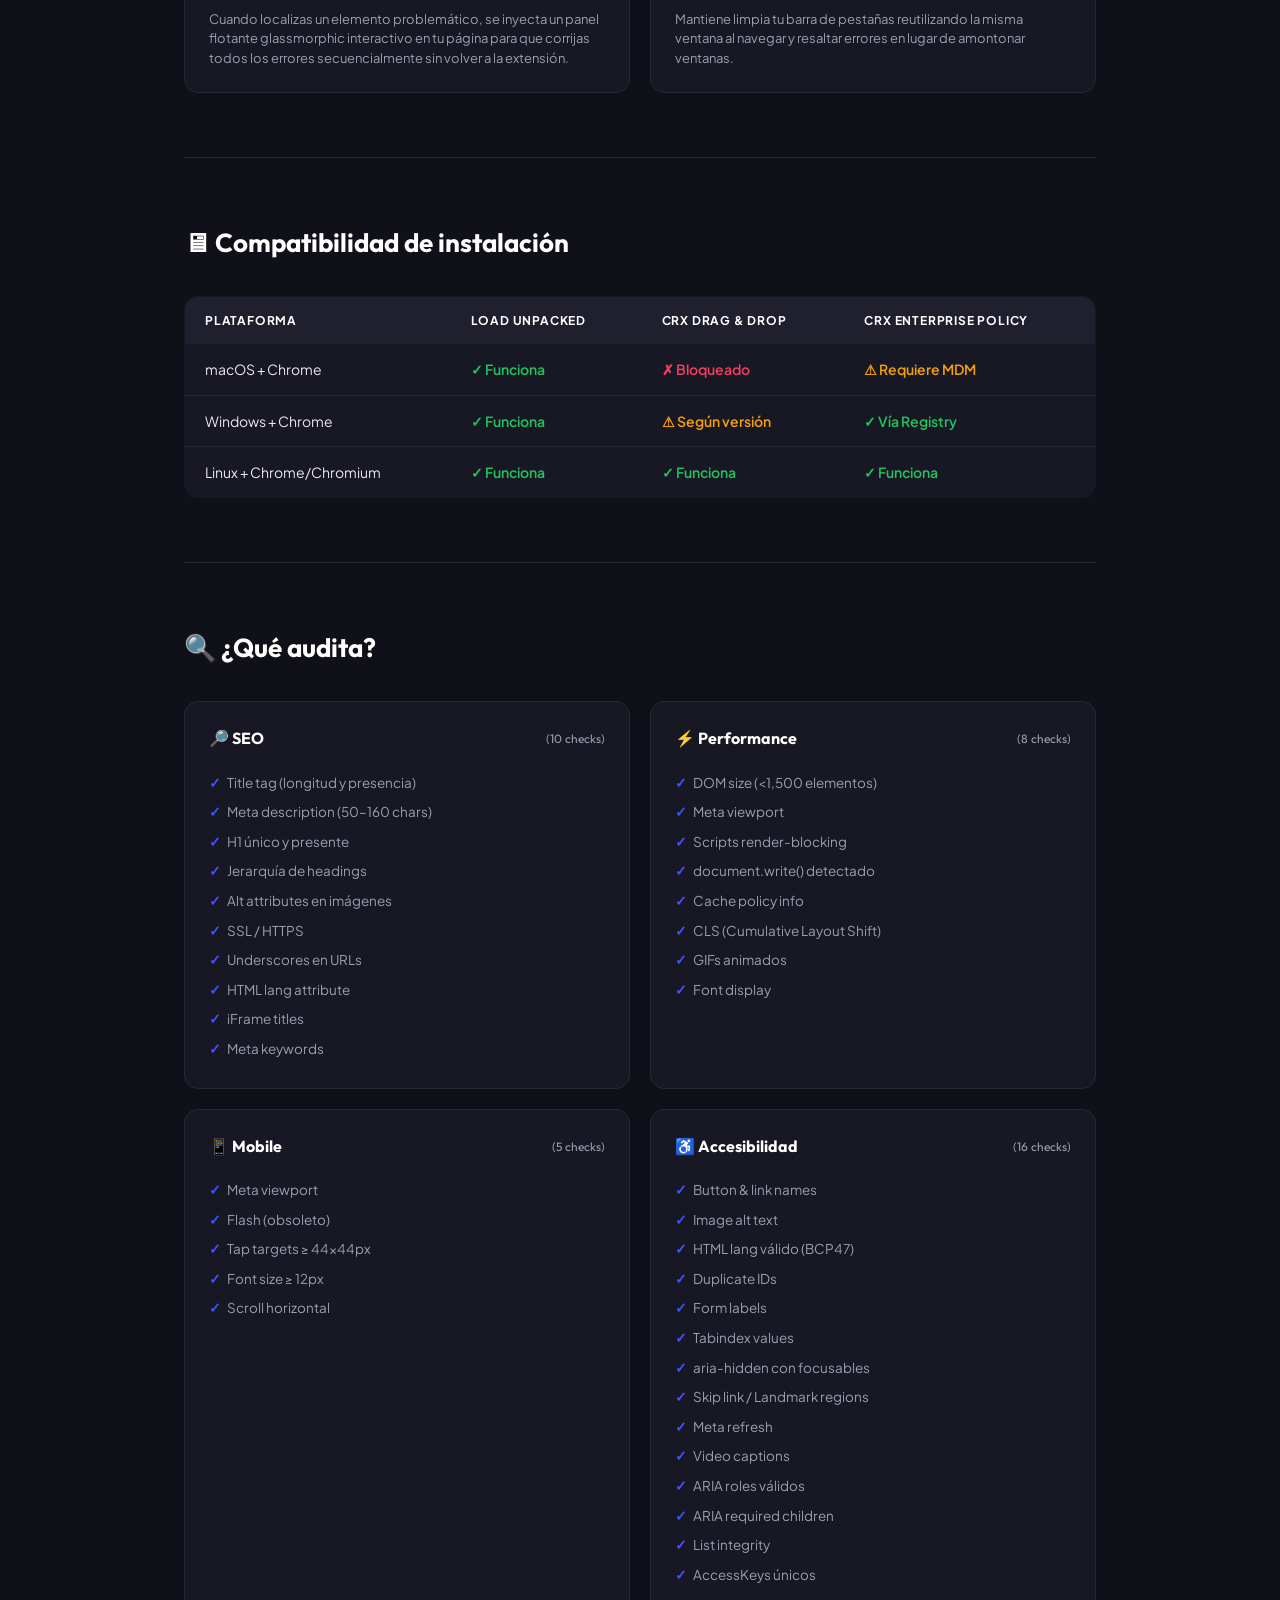
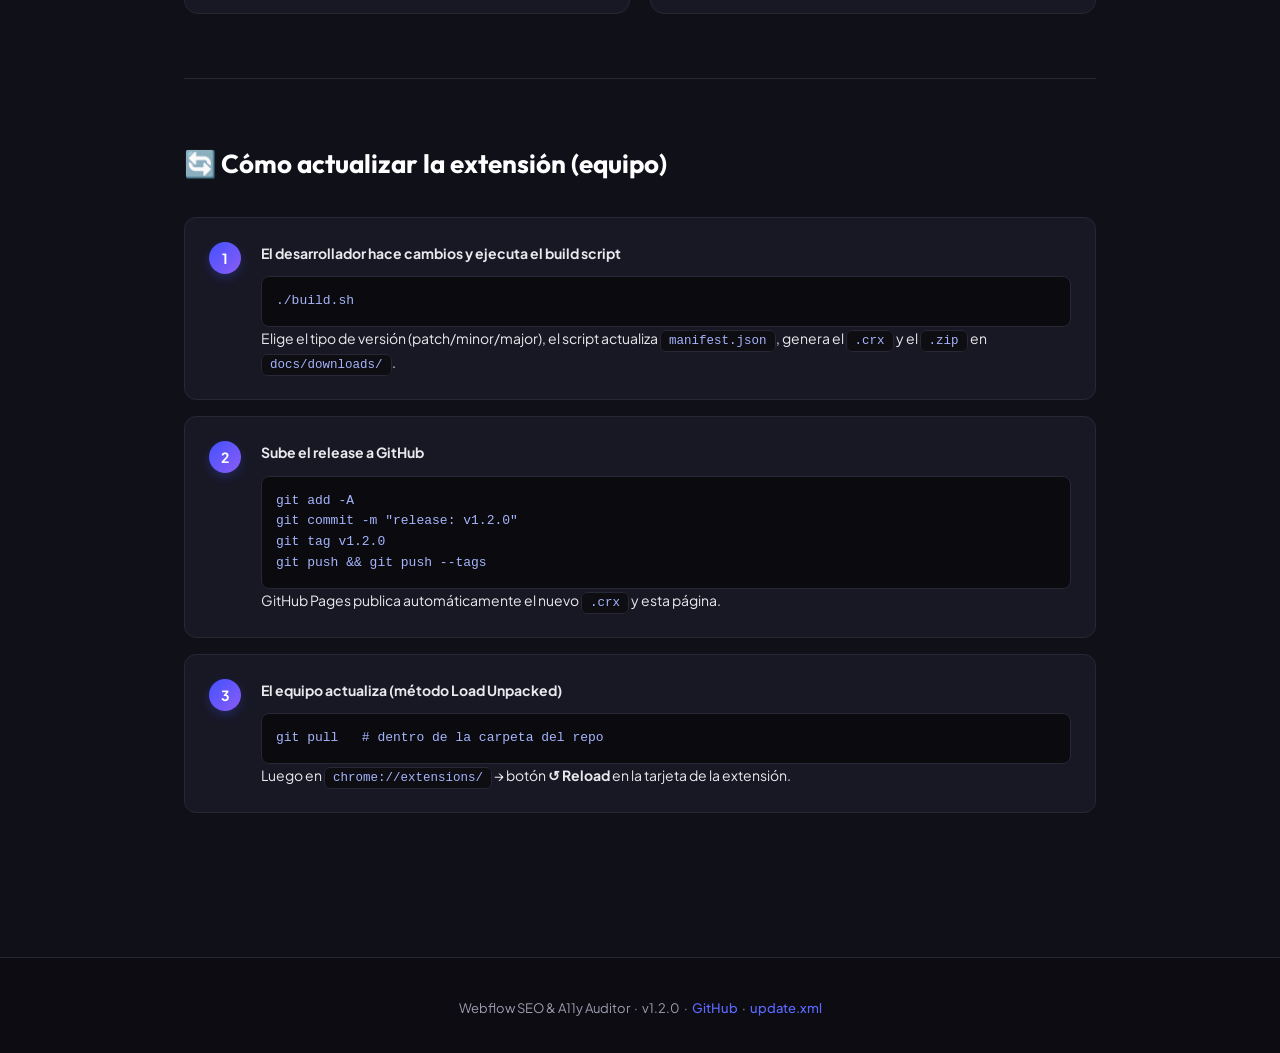
==== commit 09d72694: "release: v1.2.0" ====
--- a/docs/index.html
+++ b/docs/index.html
@@ -431,7 +431,7 @@
     <span class="logo-name">Webflow Auditor</span>
   </div>
   <div>
-    <span class="version-badge">v1.1.0</span>
+    <span class="version-badge">v1.2.0</span>
   </div>
   <p>Auditoría completa de SEO, Performance, Mobile y Accesibilidad con soluciones específicas para Webflow.</p>
 </header>
@@ -474,16 +474,47 @@
         </ol>
         <div style="display: flex; flex-direction: column; gap: 10px;">
           <a href="downloads/webflow-auditor-latest.crx" class="btn btn-primary" download>
-            ⬇ Descargar .crx (v1.1.0)
+            ⬇ Descargar .crx (v1.2.0)
           </a>
           <a href="downloads/webflow-auditor-latest.zip" class="btn btn-secondary" download>
-            ⬇ Descargar .zip (v1.1.0)
+            ⬇ Descargar .zip (v1.2.0)
           </a>
         </div>
         <div class="warning-box">
           <strong>⚠ macOS + Chrome 73+</strong>
           Chrome bloquea instalación de CRX externos en macOS. Usa el método "Load Unpacked" en su lugar.
         </div>
+      </div>
+    </div>
+  </section>
+
+  <!-- NOVEDADES V1.2.0 -->
+  <section>
+    <h2>✨ Novedades de la Versión 1.2.0</h2>
+    <div style="display: grid; grid-template-columns: repeat(2, 1fr); gap: 20px; margin-top: 24px;">
+      <div class="feature-group">
+        <h3>☁️ Auditoría Sitemap Shadow Mode</h3>
+        <p style="font-size: 13px; color: var(--text-muted); margin-top: 8px; line-height: 1.5;">
+          Audita todo tu sitio web en silencio usando peticiones en segundo plano (`fetch` + `DOMParser`). Se acabaron las 60 pestañas que se abrían y cerraban en tu navegador.
+        </p>
+      </div>
+      <div class="feature-group">
+        <h3>📊 Reportes en CSV (Excel)</h3>
+        <p style="font-size: 13px; color: var(--text-muted); margin-top: 8px; line-height: 1.5;">
+          Exporta reportes estructurados con formato CSV listo para importar en Microsoft Excel, Google Sheets u otras herramientas de SEO con codificación UTF-8 BOM.
+        </p>
+      </div>
+      <div class="feature-group">
+        <h3>🛠️ Barra Flotante de Corrección</h3>
+        <p style="font-size: 13px; color: var(--text-muted); margin-top: 8px; line-height: 1.5;">
+          Cuando localizas un elemento problemático, se inyecta un panel flotante glassmorphic interactivo en tu página para que corrijas todos los errores secuencialmente sin volver a la extensión.
+        </p>
+      </div>
+      <div class="feature-group">
+        <h3>🔄 Reutilización de Pestaña Inteligente</h3>
+        <p style="font-size: 13px; color: var(--text-muted); margin-top: 8px; line-height: 1.5;">
+          Mantiene limpia tu barra de pestañas reutilizando la misma ventana al navegar y resaltar errores en lugar de amontonar ventanas.
+        </p>
       </div>
     </div>
   </section>
@@ -604,8 +635,8 @@
         <div style="flex-grow: 1;">
           <strong>Sube el release a GitHub</strong>
           <pre>git add -A
-git commit -m "release: v1.1.0"
-git tag v1.1.0
+git commit -m "release: v1.2.0"
+git tag v1.2.0
 git push && git push --tags</pre>
           GitHub Pages publica automáticamente el nuevo <code>.crx</code> y esta página.
         </div>
@@ -625,7 +656,7 @@
 
 <footer>
   <p>
-    Webflow SEO &amp; A11y Auditor &nbsp;·&nbsp; v1.1.0 &nbsp;·&nbsp;
+    Webflow SEO &amp; A11y Auditor &nbsp;·&nbsp; v1.2.0 &nbsp;·&nbsp;
     <a href="https://github.com/TU-USUARIO/webflow-auditor">GitHub</a> &nbsp;·&nbsp;
     <a href="update.xml">update.xml</a>
   </p>
